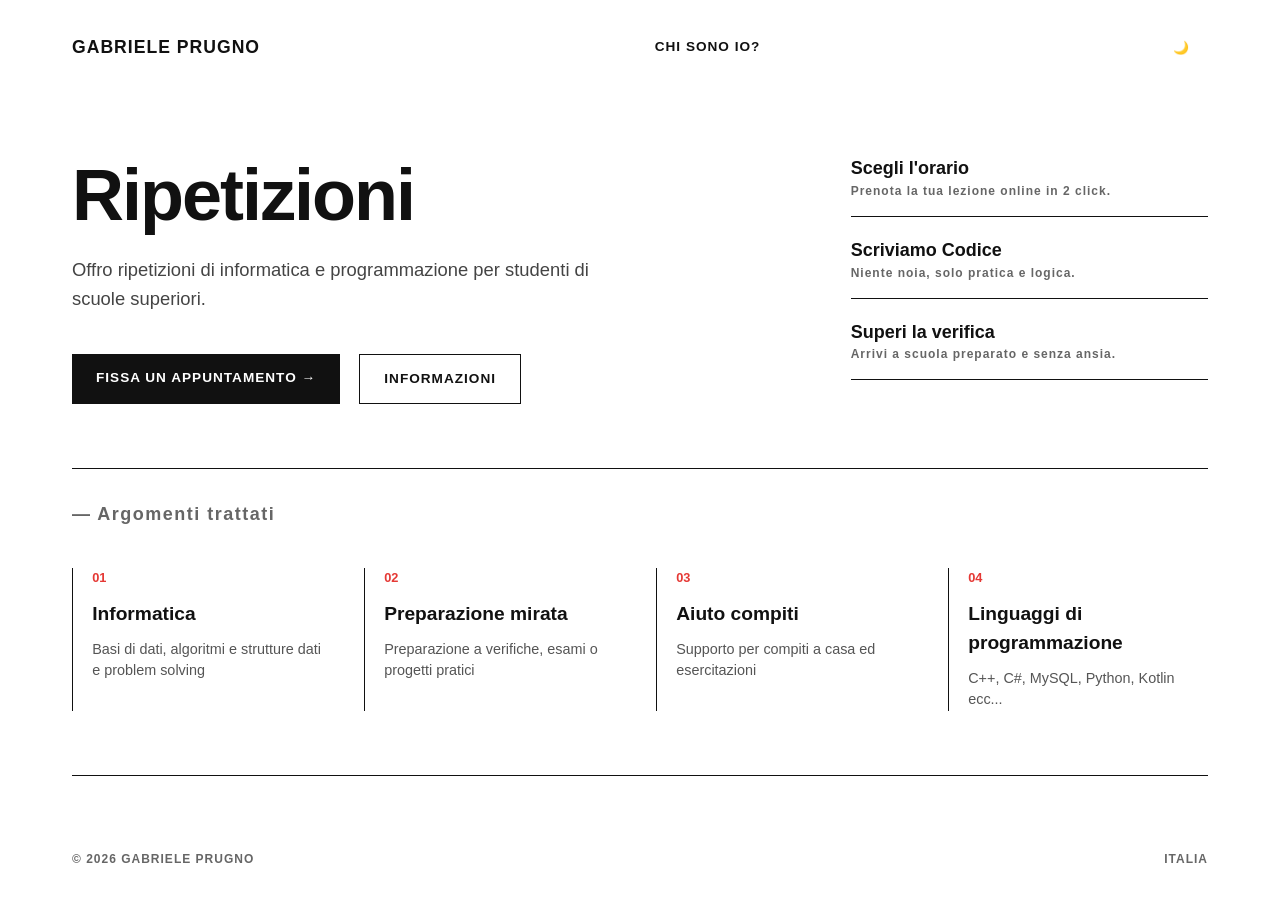
==== index.html @ 8b5329a3 "Manutenzione" ====
<!-- Copyright (c) 2026 Gabriele Prugno. All rights reserved. -->
<!DOCTYPE html>
<html lang="it">
<head>
    <meta charset="UTF-8">
    <meta name="viewport" content="width=device-width, initial-scale=1.0">
    <title>Home</title>
    <link rel="stylesheet" href="style/style.css">
</head>
<body>

    <!-- Header Navigation -->
    <header class="navbar">
        <div class="logo">GABRIELE PRUGNO</div>
        <nav class="nav-links">
            <a href="me.html">CHI SONO IO?</a>
        </nav>
        <!-- Modificato: aggiunto id="theme-toggle" e rimosso l'href per farlo funzionare come interruttore -->
        <button id="theme-toggle" class="btn-outline-sm" style="cursor: pointer; background: transparent;">🌙</button>
    </header>

    <!-- Main Content Container -->
    <main class="container">
        
        <!-- Hero Section -->
        <section class="hero-section">
            <div class="hero-content">
                <h1 class="hero-title">Ripetizioni</h1>
                <p class="hero-subtitle">
                    Offro ripetizioni di informatica e programmazione per studenti di scuole superiori.
                </p>
                <div class="hero-buttons">
                    <a href="appuntamento.html" class="btn-solid">FISSA UN APPUNTAMENTO &rarr;</a>
                    <a href="informazioni.html" class="btn-outline">INFORMAZIONI</a>
                </div>
            </div>

            <!-- Stats Block -->
            <div class="hero-stats">
                <div class="stat-item">
                    <div class="stat-number">Scegli l'orario</div>
                    <div class="stat-label">Prenota la tua lezione online in 2 click.</div>
                </div>
                <div class="stat-item">
                    <div class="stat-number">Scriviamo Codice</div>
                    <div class="stat-label">Niente noia, solo pratica e logica.</div>
                </div>
                <div class="stat-item">
                    <div class="stat-number">Superi la verifica</div>
                    <div class="stat-label">Arrivi a scuola preparato e senza ansia.</div>
                </div>
            </div>
        </section>

        <hr class="divider">

        <!-- Services Section -->
        <section id="servizi" class="services-section">
            <span class="section-tag" style="font-size: large;">&mdash; Argomenti trattati </span>
            <div class="services-grid">
                <div class="service-card">
                    <span class="service-num">01</span>
                    <h3 class="service-title">Informatica</h3>
                    <p class="service-text">Basi di dati, algoritmi e strutture dati e problem solving</p>
                </div>

                <div class="service-card">
                    <span class="service-num">02</span>
                    <h3 class="service-title">Preparazione mirata</h3>
                    <p class="service-text">Preparazione a verifiche, esami o progetti pratici</p>
                </div>

                <div class="service-card">
                    <span class="service-num">03</span>
                    <h3 class="service-title">Aiuto compiti</h3>
                    <p class="service-text">Supporto per compiti a casa ed esercitazioni</p>
                </div>

                <div class="service-card">
                    <span class="service-num">04</span>
                    <h3 class="service-title">Linguaggi di programmazione</h3>
                    <p class="service-text">C++, C#, MySQL, Python, Kotlin ecc...</p>
                </div>
            </div>
        </section>

        <hr class="divider">

    </main>

    <!-- Footer -->
    <footer class="footer-bar">
        <span>&copy; 2026 GABRIELE PRUGNO</span>
        <span><aclass="admin-link"></a>ITALIA</span>
    </footer>

    <!-- Script per la gestione del Theme Switcher tramite il bottone Booking -->
    <script>
        const themeToggleBtn = document.getElementById('theme-toggle');
        const htmlElement = document.documentElement;

        // Controlla se c'è un tema salvato in precedenza
        const savedTheme = localStorage.getItem('theme');
        if (savedTheme === 'dark') {
            htmlElement.setAttribute('data-theme', 'dark');
            themeToggleBtn.innerHTML = '☀️;';
        }

        // Gestione del click sul bottone Booking
        themeToggleBtn.addEventListener('click', () => {
            const currentTheme = htmlElement.getAttribute('data-theme');
            
            if (currentTheme === 'dark') {
                htmlElement.removeAttribute('data-theme');
                localStorage.setItem('theme', 'light');
                themeToggleBtn.innerHTML = '🌙';
            } else {
                htmlElement.setAttribute('data-theme', 'dark');
                localStorage.setItem('theme', 'dark');
                themeToggleBtn.innerHTML = '☀️';
            }
        });
    </script>

</body>
</html>
---- style/style.css ----
/* Reset base */
* {
    box-sizing: border-box;
    margin: 0;
    padding: 0;
}

/* 1. Definizione delle Variabili per i Temi */
:root {
    --bg-color: #ffffff;
    --text-main: #111111;
    --text-subtitle: #444444;
    --text-muted: #666666;
    --text-service: #555555;
    --border-color: #111111;
    
    --btn-solid-bg: #111111;
    --btn-solid-text: #ffffff;
    --btn-solid-hover: #333333;
    
    --btn-outline-bg: transparent;
    --btn-outline-text: #111111;
    --btn-outline-border: #111111;
    --btn-outline-hover-bg: #111111;
    --btn-outline-hover-text: #ffffff;
}

[data-theme="dark"] {
    --bg-color: #121212;
    --text-main: #ffffff;
    --text-subtitle: #cccccc;
    --text-muted: #aaaaaa;
    --text-service: #cccccc;
    --border-color: #ffffff;
    
    --btn-solid-bg: #ffffff;
    --btn-solid-text: #121212;
    --btn-solid-hover: #e0e0e0;
    
    --btn-outline-bg: transparent;
    --btn-outline-text: #ffffff;
    --btn-outline-border: #ffffff;
    --btn-outline-hover-bg: #ffffff;
    --btn-outline-hover-text: #121212;
}

body {
    font-family: 'Helvetica Neue', Arial, sans-serif;
    background-color: var(--bg-color);
    color: var(--text-main);
    line-height: 1.5;
    display: flex;
    flex-direction: column;
    min-height: 100vh;
    transition: background-color 0.3s ease, color 0.3s ease;
}

/* Container principale */
.container {
    max-width: 1200px;
    margin: 0 auto;
    padding: 0 2rem;
    flex: 1;
    width: 100%;
}

/* Navigation Bar */
.navbar {
    display: flex;
    justify-content: space-between;
    align-items: center;
    padding: 2rem;
    max-width: 1200px;
    margin: 0 auto;
    width: 100%;
}

.logo {
    font-weight: 800;
    font-size: 1.1rem;
    letter-spacing: 1px;
}

.nav-links {
    display: flex;
    gap: 2rem;
}

.nav-links a {
    text-decoration: none;
    color: var(--text-main);
    font-size: 0.85rem;
    font-weight: 600;
    letter-spacing: 1px;
}

.nav-links a:hover {
    opacity: 0.6;
}

/* Buttons */
.btn-outline-sm {
    text-decoration: none;
    color: var(--btn-outline-text);
    border: none;
    background-color: transparent;
    padding: 8px 18px;
    font-size: 0.8rem;
    font-weight: 700;
    letter-spacing: 1px;
    transition: all 0.2s ease;
}

.btn-outline-sm:hover {
    border: none;
    background-color: transparent;
    color: var(--btn-outline-hover-text);
}
.btn-outline-torna {
    text-decoration: none;
    color: var(--btn-outline-text);
    border: 1px solid var(--btn-outline-border);
    background-color: var(--btn-outline-bg);
    padding: 8px 18px;
    font-size: 0.8rem;
    font-weight: 700;
    letter-spacing: 1px;
    transition: all 0.2s ease;
}
.btn-outline-torna:hover {
    background-color: var(--btn-outline-hover-bg);
    color: var(--btn-outline-hover-text);
}

.btn-solid {
    display: inline-block;
    background-color: var(--btn-solid-bg);
    color: var(--btn-solid-text);
    text-decoration: none;
    padding: 14px 24px;
    font-size: 0.85rem;
    font-weight: 700;
    letter-spacing: 1px;
    transition: background-color 0.2s ease;
}

.btn-solid:hover {
    background-color: var(--btn-solid-hover);
}

.btn-outline {
    display: inline-block;
    background-color: var(--btn-outline-bg);
    color: var(--btn-outline-text);
    border: 1px solid var(--btn-outline-border);
    text-decoration: none;
    padding: 14px 24px;
    font-size: 0.85rem;
    font-weight: 700;
    letter-spacing: 1px;
    transition: all 0.2s ease;
}

.btn-outline:hover {
    background-color: var(--btn-outline-hover-bg);
    color: var(--btn-outline-hover-text);
}

.link-underline {
    color: var(--text-main);
    font-size: 0.85rem;
    font-weight: 700;
    letter-spacing: 1px;
    text-decoration: underline;
    text-underline-offset: 4px;
    align-self: center;
}

/* Hero Section */
.hero-section {
    display: grid;
    grid-template-columns: 2fr 1fr;
    gap: 4rem;
    padding: 4rem 0 3rem 0;
    align-items: start;
}

.hero-title {
    font-size: 4.5rem;
    font-weight: 900;
    letter-spacing: -2px;
    line-height: 1;
    margin-bottom: 1.5rem;
}

.hero-subtitle {
    font-size: 1.15rem;
    color: var(--text-subtitle);
    max-width: 520px;
    margin-bottom: 2.5rem;
    line-height: 1.6;
}

.hero-buttons {
    display: flex;
    gap: 1.2rem;
    flex-wrap: wrap;
}

/* Stats Block */
.hero-stats {
    display: flex;
    flex-direction: column;
}

.stat-item {
    border-bottom: 1px solid var(--border-color);
    padding-bottom: 1rem;
    margin-bottom: 1.5rem;
}

.stat-number {
    font-size: large;
    font-weight: 900;
    line-height: 1;
}

.stat-label {
    font-size: 0.75rem;
    font-weight: 700;
    color: var(--text-muted);
    letter-spacing: 1px;
    margin-top: 0.3rem;
}

/* Divider Line */
.divider {
    border: none;
    border-top: 1px solid var(--border-color);
    margin: 1rem 0 2rem 0;
}

/* Services Section */
.services-section {
    padding-bottom: 3rem;
}

.section-tag {
    font-size: 0.8rem;
    font-weight: 700;
    color: var(--text-muted);
    letter-spacing: 1.5px;
    display: block;
    margin-bottom: 2.5rem;
}

.services-grid {
    display: grid;
    grid-template-columns: repeat(4, 1fr);
    gap: 2rem;
}

.service-card {
    border-left: 1px solid var(--border-color);
    padding-left: 1.2rem;
}

.service-num {
    font-size: 0.8rem;
    font-weight: 700;
    color: #e53935; /* accento di colore rosso come nell'immagine */
    display: block;
    margin-bottom: 0.8rem;
}

.service-title {
    font-size: 1.2rem;
    font-weight: 800;
    margin-bottom: 0.6rem;
}

.service-text {
    font-size: 0.9rem;
    color: var(--text-service);
    line-height: 1.5;
}

/* Footer */
.footer-bar {
    display: flex;
    justify-content: space-between;
    padding: 2rem;
    max-width: 1200px;
    margin: 0 auto;
    width: 100%;
    font-size: 0.75rem;
    font-weight: 700;
    color: var(--text-muted);
    letter-spacing: 1px;
}

.admin-link {
    color: var(--text-muted);
    text-decoration: none;
}

.admin-link:hover {
    color: var(--text-main);
}

/* Responsive per Schermi Piccoli */
@media (max-width: 900px) {
    .hero-section {
        grid-template-columns: 1fr;
        gap: 3rem;
    }
    .services-grid {
        grid-template-columns: repeat(2, 1fr);
        gap: 2rem;
    }
    .nav-links {
        display: none;
    }
    .hero-title {
        font-size: 3rem;
    }
}

@media (max-width: 600px) {
    .services-grid {
        grid-template-columns: 1fr;
    }
}
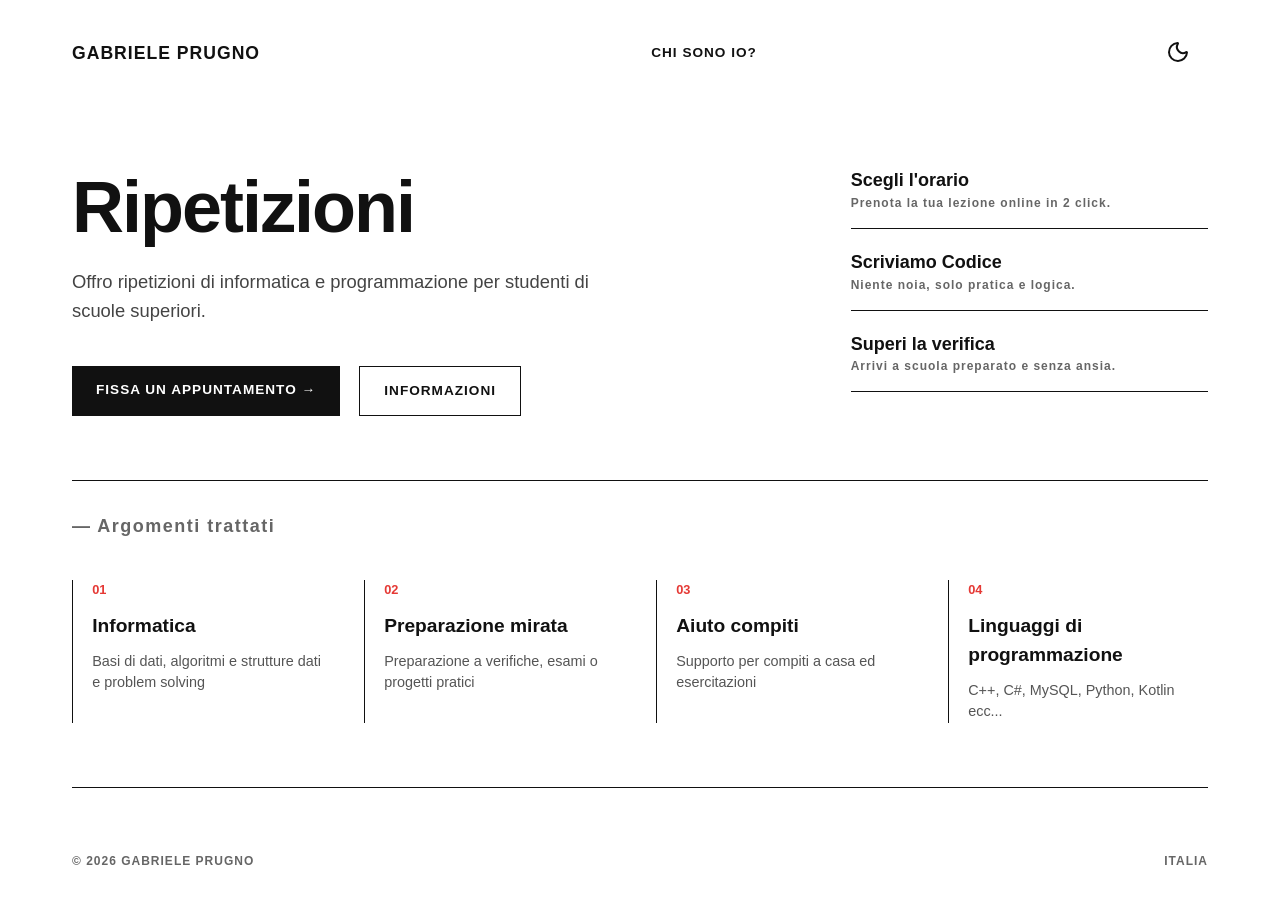
==== commit a7c815d0: "Sistemazione icone" ====
--- a/index.html
+++ b/index.html
@@ -16,7 +16,7 @@
             <a href="me.html">CHI SONO IO?</a>
         </nav>
         <!-- Modificato: aggiunto id="theme-toggle" e rimosso l'href per farlo funzionare come interruttore -->
-        <button id="theme-toggle" class="btn-outline-sm" style="cursor: pointer; background: transparent;">🌙</button>
+        <button id="theme-toggle" class="btn-outline-sm" style="cursor: pointer; background: transparent;"><svg xmlns="http://www.w3.org/2000/svg" width="24" height="24" viewBox="0 0 24 24" fill="none" stroke="currentColor" stroke-width="2" stroke-linecap="round" stroke-linejoin="round" class="lucide lucide-moon"><path d="M20.985 12.486a9 9 0 1 1-9.473-9.472c.405-.022.617.46.402.803a6 6 0 0 0 8.268 8.268c.344-.215.825-.004.803.401"/></svg></button>
     </header>
 
     <!-- Main Content Container -->
@@ -103,7 +103,7 @@
         const savedTheme = localStorage.getItem('theme');
         if (savedTheme === 'dark') {
             htmlElement.setAttribute('data-theme', 'dark');
-            themeToggleBtn.innerHTML = '☀️;';
+            themeToggleBtn.innerHTML = '<svg xmlns="http://www.w3.org/2000/svg" width="24" height="24" viewBox="0 0 24 24" fill="none" stroke="currentColor" stroke-width="2" stroke-linecap="round" stroke-linejoin="round" class="lucide lucide-sun"><circle cx="12" cy="12" r="4"/><path d="M12 2v2"/><path d="M12 20v2"/><path d="m4.93 4.93 1.41 1.41"/><path d="m17.66 17.66 1.41 1.41"/><path d="M2 12h2"/><path d="M20 12h2"/><path d="m6.34 17.66-1.41 1.41"/><path d="m19.07 4.93-1.41 1.41"/></svg>';
         }
 
         // Gestione del click sul bottone Booking
@@ -113,11 +113,11 @@
             if (currentTheme === 'dark') {
                 htmlElement.removeAttribute('data-theme');
                 localStorage.setItem('theme', 'light');
-                themeToggleBtn.innerHTML = '🌙';
+                themeToggleBtn.innerHTML = '<svg xmlns="http://www.w3.org/2000/svg" width="24" height="24" viewBox="0 0 24 24" fill="none" stroke="currentColor" stroke-width="2" stroke-linecap="round" stroke-linejoin="round" class="lucide lucide-moon"><path d="M20.985 12.486a9 9 0 1 1-9.473-9.472c.405-.022.617.46.402.803a6 6 0 0 0 8.268 8.268c.344-.215.825-.004.803.401"/></svg>';
             } else {
                 htmlElement.setAttribute('data-theme', 'dark');
                 localStorage.setItem('theme', 'dark');
-                themeToggleBtn.innerHTML = '☀️';
+                themeToggleBtn.innerHTML = '<svg xmlns="http://www.w3.org/2000/svg" width="24" height="24" viewBox="0 0 24 24" fill="none" stroke="currentColor" stroke-width="2" stroke-linecap="round" stroke-linejoin="round" class="lucide lucide-sun"><circle cx="12" cy="12" r="4"/><path d="M12 2v2"/><path d="M12 20v2"/><path d="m4.93 4.93 1.41 1.41"/><path d="m17.66 17.66 1.41 1.41"/><path d="M2 12h2"/><path d="M20 12h2"/><path d="m6.34 17.66-1.41 1.41"/><path d="m19.07 4.93-1.41 1.41"/></svg>';
             }
         });
     </script>
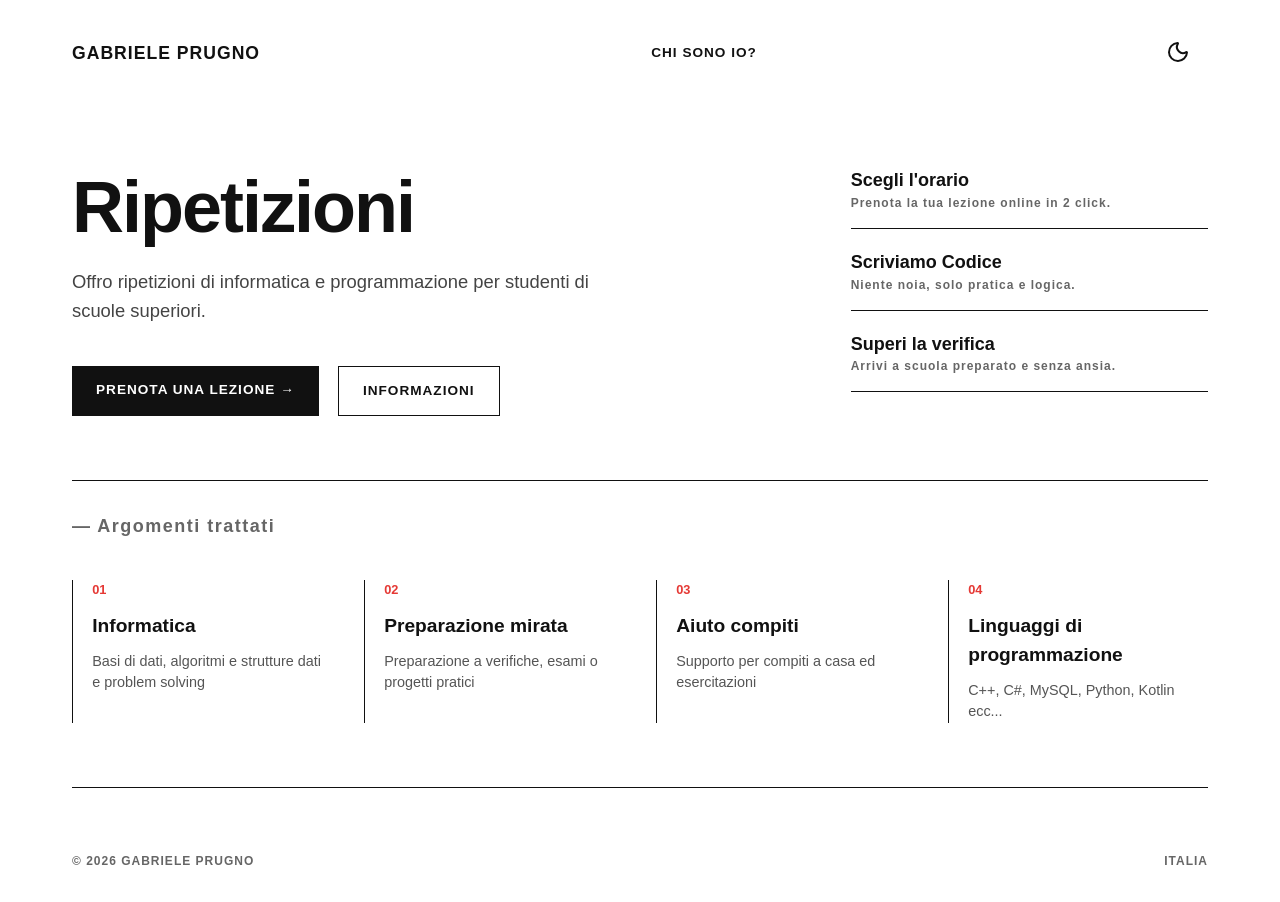
==== commit e3f81bf2: "Manutenzione" ====
--- a/index.html
+++ b/index.html
@@ -30,7 +30,7 @@
                     Offro ripetizioni di informatica e programmazione per studenti di scuole superiori.
                 </p>
                 <div class="hero-buttons">
-                    <a href="appuntamento.html" class="btn-solid">FISSA UN APPUNTAMENTO &rarr;</a>
+                    <a href="appuntamento.html" class="btn-solid">PRENOTA UNA LEZIONE &rarr;</a>
                     <a href="informazioni.html" class="btn-outline">INFORMAZIONI</a>
                 </div>
             </div>
--- a/style/style.css
+++ b/style/style.css
@@ -1,4 +1,7 @@
 /* Reset base */
+html {
+    overflow-y: scroll;
+}
 * {
     box-sizing: border-box;
     margin: 0;
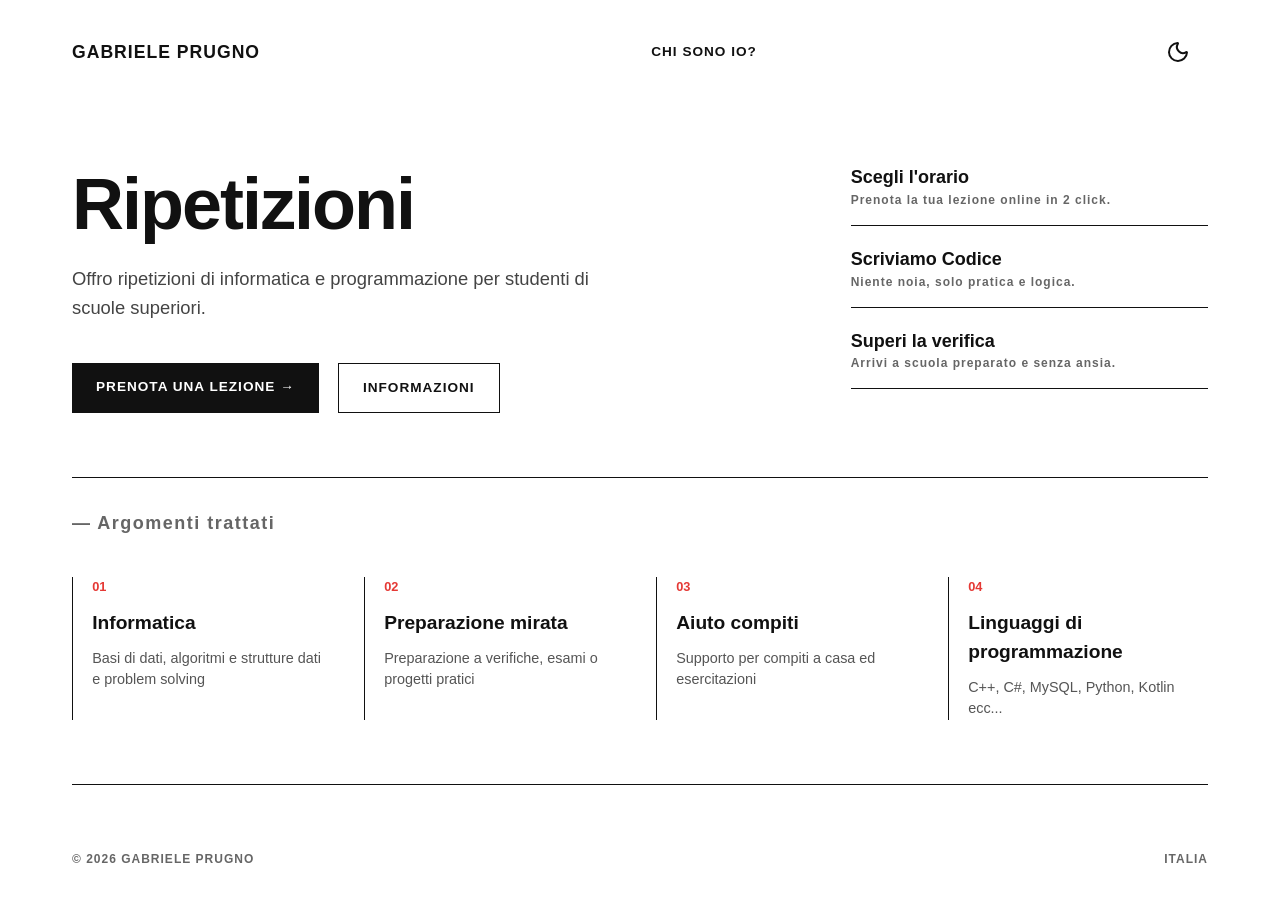
==== commit 2e74781f: "Manutenzione" ====
--- a/index.html
+++ b/index.html
@@ -11,12 +11,27 @@
 
     <!-- Header Navigation -->
     <header class="navbar">
-        <div class="logo">GABRIELE PRUGNO</div>
-        <nav class="nav-links">
+        <div class="logo"><a href="index.html" style="text-decoration: none; color: inherit;">GABRIELE PRUGNO</a></div>
+        
+        <!-- Aggiunto id="nav-menu" -->
+        <nav class="nav-links" id="nav-menu">
             <a href="me.html">CHI SONO IO?</a>
         </nav>
-        <!-- Modificato: aggiunto id="theme-toggle" e rimosso l'href per farlo funzionare come interruttore -->
-        <button id="theme-toggle" class="btn-outline-sm" style="cursor: pointer; background: transparent;"><svg xmlns="http://www.w3.org/2000/svg" width="24" height="24" viewBox="0 0 24 24" fill="none" stroke="currentColor" stroke-width="2" stroke-linecap="round" stroke-linejoin="round" class="lucide lucide-moon"><path d="M20.985 12.486a9 9 0 1 1-9.473-9.472c.405-.022.617.46.402.803a6 6 0 0 0 8.268 8.268c.344-.215.825-.004.803.401"/></svg></button>
+        
+        <!-- Contenitore per i due bottoni a destra -->
+        <div style="display: flex; gap: 0.5rem; align-items: center;">
+            
+            <!-- Tasto Hamburger (Nuovo) -->
+            <button id="hamburger-btn" class="btn-outline-sm hamburger-btn">
+                <svg xmlns="http://www.w3.org/2000/svg" width="24" height="24" viewBox="0 0 24 24" fill="none" stroke="currentColor" stroke-width="2" stroke-linecap="round" stroke-linejoin="round" class="lucide lucide-menu"><line x1="4" x2="20" y1="12" y2="12"/><line x1="4" x2="20" y1="6" y2="6"/><line x1="4" x2="20" y1="18" y2="18"/></svg>
+            </button>
+
+            <!-- Tasto Luna (o Tasto Casetta nelle altre pagine) -->
+            <button id="theme-toggle" class="btn-outline-sm" style="cursor: pointer; background: transparent; display: flex; align-items: center; justify-content: center;">
+                <svg xmlns="http://www.w3.org/2000/svg" width="24" height="24" viewBox="0 0 24 24" fill="none" stroke="currentColor" stroke-width="2" stroke-linecap="round" stroke-linejoin="round" class="lucide lucide-moon"><path d="M20.985 12.486a9 9 0 1 1-9.473-9.472c.405-.022.617.46.402.803a6 6 0 0 0 8.268 8.268c.344-.215.825-.004.803.401"/></svg>
+            </button>
+            
+        </div>
     </header>
 
     <!-- Main Content Container -->
@@ -121,6 +136,14 @@
             }
         });
     </script>
+    <!-- Script per aprire/chiudere il menu Hamburger -->
+    <script>
+        const hamburgerBtn = document.getElementById('hamburger-btn');
+        const navMenu = document.getElementById('nav-menu');
 
+        hamburgerBtn.addEventListener('click', () => {
+            navMenu.classList.toggle('active');
+        });
+    </script>
 </body>
 </html>
--- a/style/style.css
+++ b/style/style.css
@@ -333,4 +333,40 @@
     .services-grid {
         grid-template-columns: 1fr;
     }
+}
+/* --- Menu Mobile (Hamburger) --- */
+.hamburger-btn {
+    display: none; /* Nascosto su PC */
+    background: transparent;
+    border: none;
+    color: var(--text-main);
+    cursor: pointer;
+    padding: 0.4rem;
+}
+
+@media (max-width: 768px) {
+    .hamburger-btn {
+        display: flex;
+        align-items: center;
+    }
+    
+    .nav-links {
+        display: none; /* Nasconde le scritte di default su mobile */
+        flex-direction: column;
+        position: absolute;
+        top: 70px; /* Distanza dall'alto, regolabile */
+        left: 0;
+        width: 100%;
+        background-color: var(--bg-main);
+        border-bottom: 1px solid var(--border-color);
+        padding: 1.5rem 0;
+        text-align: center;
+        box-shadow: 0 10px 15px -3px rgba(0, 0, 0, 0.1);
+        z-index: 100;
+    }
+
+    /* Classe che il Javascript userà per aprire il menu */
+    .nav-links.active {
+        display: flex; 
+    }
 }
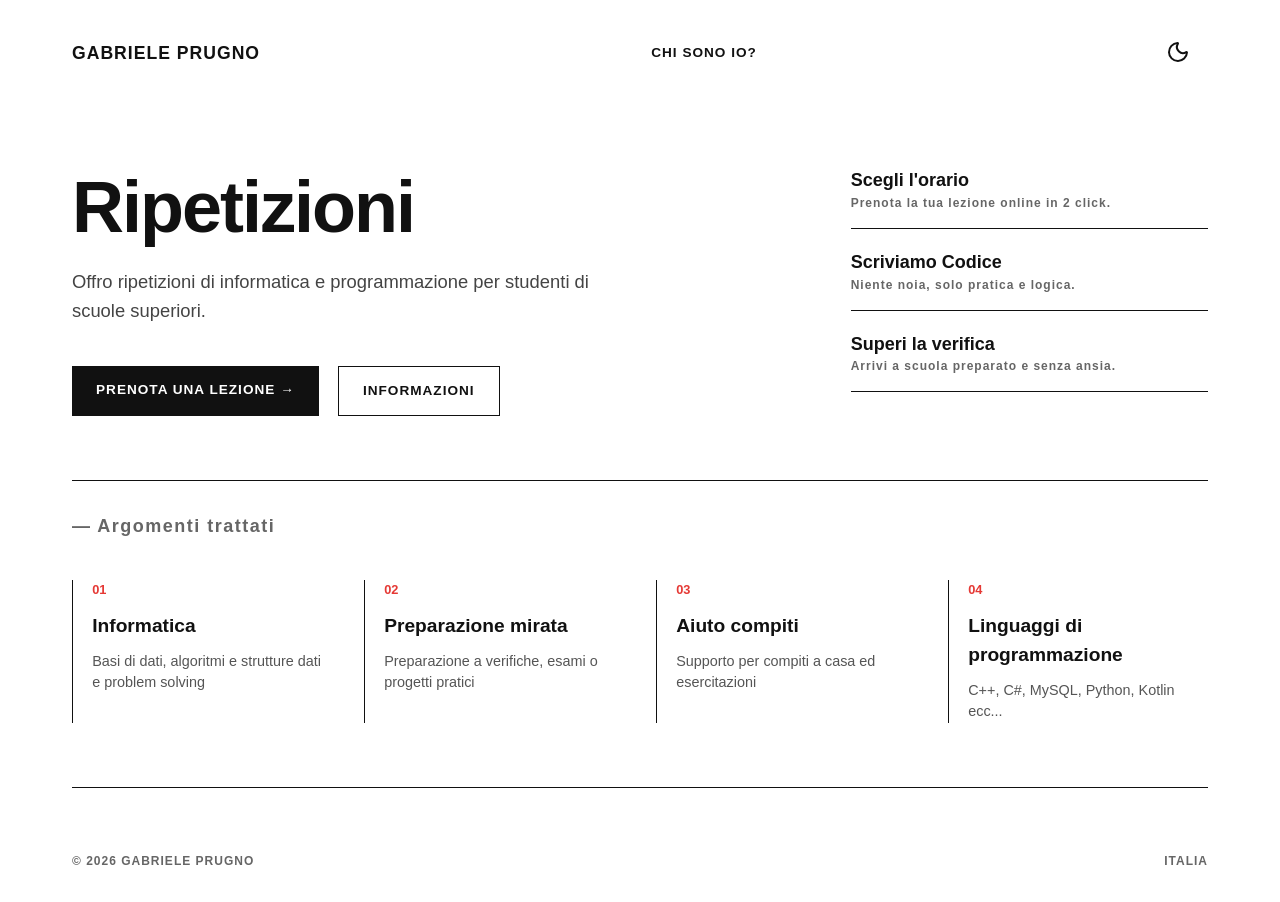
==== commit 2545b865: "Rewind" ====
--- a/index.html
+++ b/index.html
@@ -11,27 +11,12 @@
 
     <!-- Header Navigation -->
     <header class="navbar">
-        <div class="logo"><a href="index.html" style="text-decoration: none; color: inherit;">GABRIELE PRUGNO</a></div>
-        
-        <!-- Aggiunto id="nav-menu" -->
-        <nav class="nav-links" id="nav-menu">
+        <div class="logo">GABRIELE PRUGNO</div>
+        <nav class="nav-links">
             <a href="me.html">CHI SONO IO?</a>
         </nav>
-        
-        <!-- Contenitore per i due bottoni a destra -->
-        <div style="display: flex; gap: 0.5rem; align-items: center;">
-            
-            <!-- Tasto Hamburger (Nuovo) -->
-            <button id="hamburger-btn" class="btn-outline-sm hamburger-btn">
-                <svg xmlns="http://www.w3.org/2000/svg" width="24" height="24" viewBox="0 0 24 24" fill="none" stroke="currentColor" stroke-width="2" stroke-linecap="round" stroke-linejoin="round" class="lucide lucide-menu"><line x1="4" x2="20" y1="12" y2="12"/><line x1="4" x2="20" y1="6" y2="6"/><line x1="4" x2="20" y1="18" y2="18"/></svg>
-            </button>
-
-            <!-- Tasto Luna (o Tasto Casetta nelle altre pagine) -->
-            <button id="theme-toggle" class="btn-outline-sm" style="cursor: pointer; background: transparent; display: flex; align-items: center; justify-content: center;">
-                <svg xmlns="http://www.w3.org/2000/svg" width="24" height="24" viewBox="0 0 24 24" fill="none" stroke="currentColor" stroke-width="2" stroke-linecap="round" stroke-linejoin="round" class="lucide lucide-moon"><path d="M20.985 12.486a9 9 0 1 1-9.473-9.472c.405-.022.617.46.402.803a6 6 0 0 0 8.268 8.268c.344-.215.825-.004.803.401"/></svg>
-            </button>
-            
-        </div>
+        <!-- Modificato: aggiunto id="theme-toggle" e rimosso l'href per farlo funzionare come interruttore -->
+        <button id="theme-toggle" class="btn-outline-sm" style="cursor: pointer; background: transparent;"><svg xmlns="http://www.w3.org/2000/svg" width="24" height="24" viewBox="0 0 24 24" fill="none" stroke="currentColor" stroke-width="2" stroke-linecap="round" stroke-linejoin="round" class="lucide lucide-moon"><path d="M20.985 12.486a9 9 0 1 1-9.473-9.472c.405-.022.617.46.402.803a6 6 0 0 0 8.268 8.268c.344-.215.825-.004.803.401"/></svg></button>
     </header>
 
     <!-- Main Content Container -->
@@ -136,14 +121,6 @@
             }
         });
     </script>
-    <!-- Script per aprire/chiudere il menu Hamburger -->
-    <script>
-        const hamburgerBtn = document.getElementById('hamburger-btn');
-        const navMenu = document.getElementById('nav-menu');
 
-        hamburgerBtn.addEventListener('click', () => {
-            navMenu.classList.toggle('active');
-        });
-    </script>
 </body>
 </html>
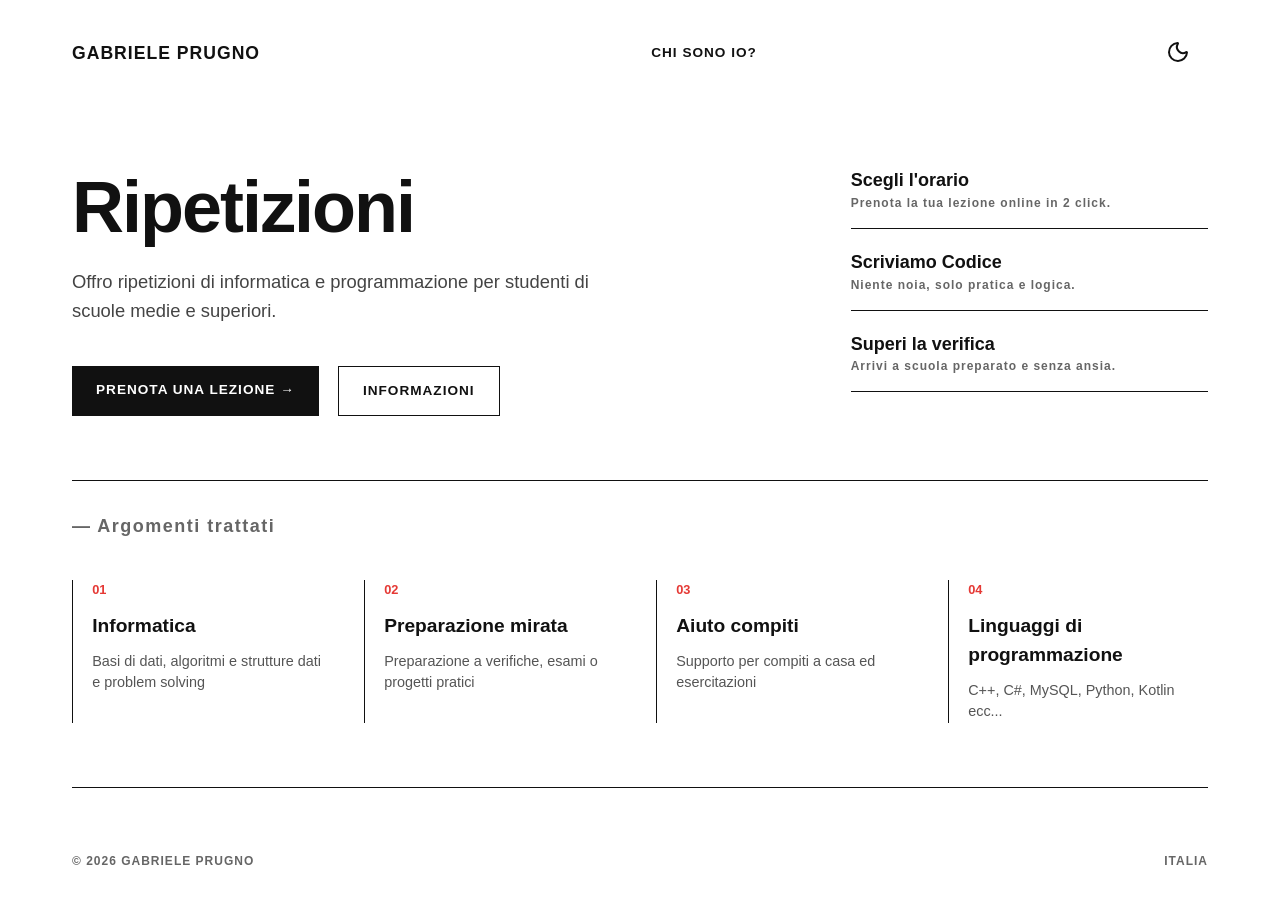
==== commit cf0cf3b4: "Manutenzione" ====
--- a/index.html
+++ b/index.html
@@ -15,7 +15,6 @@
         <nav class="nav-links">
             <a href="me.html">CHI SONO IO?</a>
         </nav>
-        <!-- Modificato: aggiunto id="theme-toggle" e rimosso l'href per farlo funzionare come interruttore -->
         <button id="theme-toggle" class="btn-outline-sm" style="cursor: pointer; background: transparent;"><svg xmlns="http://www.w3.org/2000/svg" width="24" height="24" viewBox="0 0 24 24" fill="none" stroke="currentColor" stroke-width="2" stroke-linecap="round" stroke-linejoin="round" class="lucide lucide-moon"><path d="M20.985 12.486a9 9 0 1 1-9.473-9.472c.405-.022.617.46.402.803a6 6 0 0 0 8.268 8.268c.344-.215.825-.004.803.401"/></svg></button>
     </header>
 
@@ -27,7 +26,7 @@
             <div class="hero-content">
                 <h1 class="hero-title">Ripetizioni</h1>
                 <p class="hero-subtitle">
-                    Offro ripetizioni di informatica e programmazione per studenti di scuole superiori.
+                    Offro ripetizioni di informatica e programmazione per studenti di scuole medie e superiori.
                 </p>
                 <div class="hero-buttons">
                     <a href="appuntamento.html" class="btn-solid">PRENOTA UNA LEZIONE &rarr;</a>
